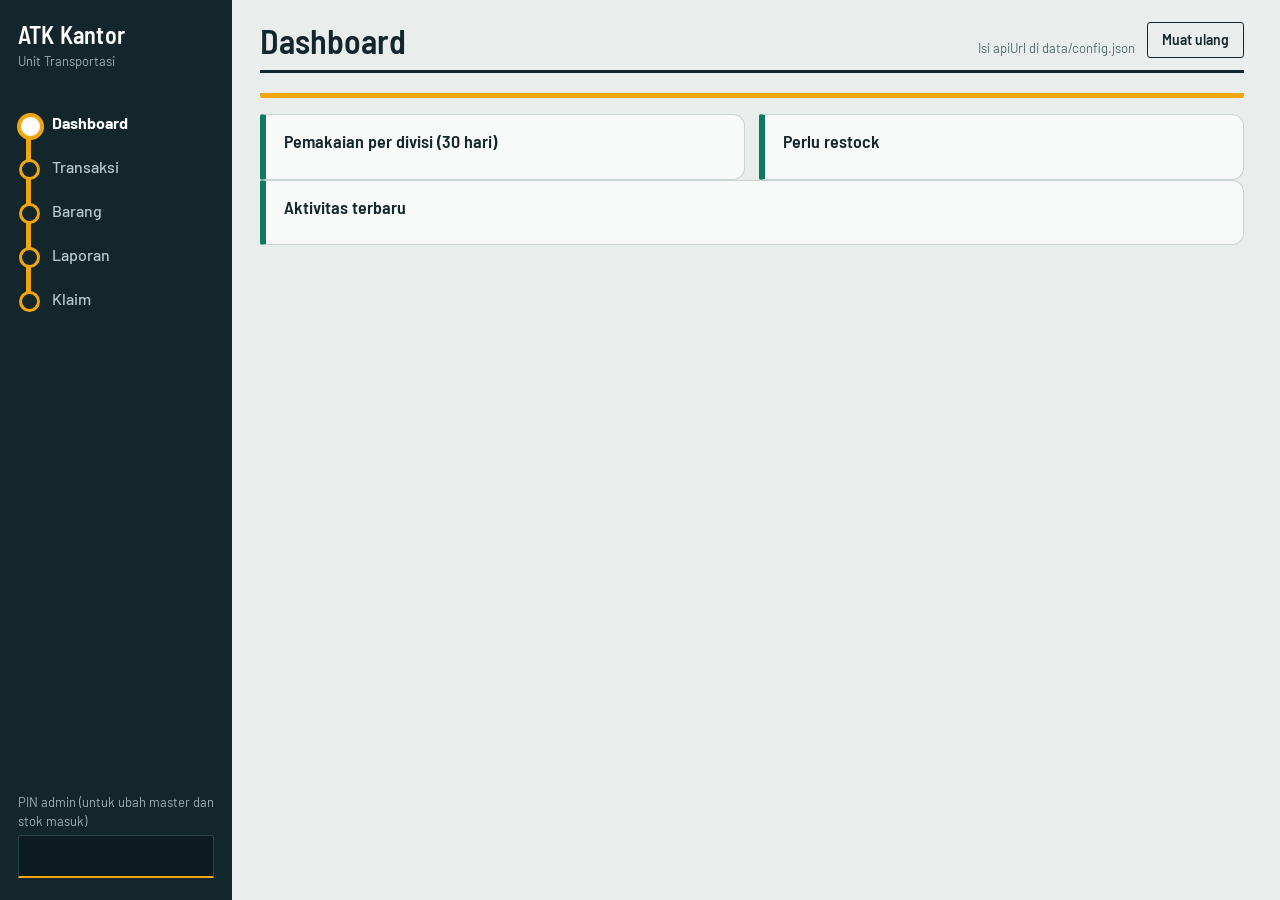
==== index.html @ 007bf224 "Add files via upload" ====
<!doctype html>
<html lang="id"><head>
<meta charset="utf-8">
<meta name="viewport" content="width=device-width, initial-scale=1, viewport-fit=cover">
<meta name="theme-color" content="#13262b">
<title>ATK Kantor</title>
<link rel="manifest" href="manifest.json">
<link rel="icon" href="icon.svg" type="image/svg+xml">
<link rel="preconnect" href="https://fonts.googleapis.com">
<link rel="preconnect" href="https://fonts.gstatic.com" crossorigin>
<link rel="stylesheet" href="https://fonts.googleapis.com/css2?family=Barlow:wght@400;500;700&family=Barlow+Semi+Condensed:wght@600&display=swap">
<link rel="stylesheet" href="css/style.css">
</head>
<body>
<div class="app">
<aside>
<div class="brand" id="brand"><b>ATK Kantor</b><span>Persediaan dan pemakaian</span></div>
<nav id="nv"><button data-v="dash" class="on">Dashboard</button><button data-v="trx">Transaksi</button><button data-v="brg">Barang</button><button data-v="lap">Laporan</button><button data-v="klm">Klaim</button></nav>
<div class="pinbox"><label>PIN admin (untuk ubah master dan stok masuk)</label><input id="pin" type="password" autocomplete="off"></div>
</aside>
<main>
<header><h1 id="ttl">Dashboard</h1><span id="st" class="mu"></span><button id="rf">Muat ulang</button></header>

<section id="v-dash">
<div class="grid g4" style="margin-bottom:12px" id="kpi"></div>
<div class="grid g2">
<div class="card"><h3>Pemakaian per divisi (30 hari)</h3><div id="dv-ch"></div></div>
<div class="card"><h3>Perlu restock</h3><div id="rs-ls"></div></div>
</div>
<div class="card"><h3>Aktivitas terbaru</h3><div class="tw" id="ak"></div></div>
</section>

<section id="v-trx" hidden>
<div class="row" style="margin-bottom:12px"><button id="m1" class="on">Pengambilan</button><button id="m2">Stok masuk</button></div>
<div id="p1" class="grid g2">
<div class="card">
<label>Nama pengambil</label><input id="nm" placeholder="Nama lengkap" autocomplete="name">
<label>Divisi</label><input id="dv" placeholder="Contoh: Unit Transportasi">
<label>Keperluan (opsional)</label><input id="kp" placeholder="Untuk apa?">
</div>
<div class="card">
<label>Kode barang</label>
<div class="row"><input id="kd" placeholder="Scan atau ketik kode, lalu Enter" autocomplete="off" style="margin:3px 0"><button id="bs">Scan</button></div>
<div id="cam" hidden><video id="vid" playsinline muted></video><button id="bx" style="width:100%;margin-top:6px">Tutup kamera</button></div>
<div id="sel"></div>
<div id="form" hidden>
<label>Jumlah</label>
<div class="row" style="margin-bottom:10px"><button id="mn">−</button><input id="qt" type="number" min="1" value="1" inputmode="numeric" style="text-align:center;margin:0"><button id="pl">+</button></div>
<button class="pri" id="go" style="width:100%;padding:11px">Catat pengambilan</button>
</div>
</div>
</div>
<div id="p2" class="card" hidden>
<label>Barang</label><select id="rs"></select>
<label>Jumlah masuk</label><input id="rj" type="number" min="1" inputmode="numeric">
<label>Supplier atau keterangan</label><input id="rk" placeholder="Contoh: Toko Maju, nota 123">
<button class="pri" id="rb">Catat stok masuk</button>
</div>
</section>

<section id="v-brg" hidden>
<div class="row" style="margin-bottom:10px"><input id="bq" placeholder="Cari nama atau kode" style="margin:0"><select id="bk" style="margin:0;width:auto"></select></div>
<div class="card tw" id="bl"></div>
<div class="grid g2">
<div class="card">
<h3>Tambah atau ubah barang</h3>
<label>Kode (sama dengan barcode)</label><input id="fk">
<label>Nama barang</label><input id="fn">
<div class="grid g2" style="gap:8px"><div><label>Kategori</label><input id="fc" list="kat" placeholder="Kertas, Alat tulis…"></div><div><label>Lokasi</label><input id="fl" placeholder="Rak A1"></div></div>
<div class="grid g3" style="gap:8px"><div><label>Satuan</label><input id="fs" list="sat" placeholder="pcs"></div><div><label>Stok</label><input id="ft" type="number" min="0"></div><div><label>Minimal</label><input id="fm" type="number" min="0"></div></div>
<label>Harga satuan (Rp)</label><input id="fh" type="number" min="0">
<button class="pri" id="sv" style="width:100%">Simpan barang</button>
</div>
<div class="card">
<h3>Impor banyak barang</h3>
<div class="mu" style="margin-bottom:6px">Satu baris satu barang: kode,nama,kategori,satuan,stok,minimal,lokasi,harga</div>
<textarea id="im" rows="6" placeholder="ATK001,Pulpen hitam,Alat tulis,pcs,50,10,Rak A1,3500"></textarea>
<label>Atau pilih file JSON (contoh: data/barang-awal.json)</label><input id="ij" type="file" accept="application/json">
<button class="pri" id="ib" style="width:100%">Impor dari teks</button>
</div>
</div>
</section>

<section id="v-lap" hidden>
<div class="card noprint"><div class="grid g4" style="gap:8px">
<div><label>Dari</label><input id="l1" type="date"></div><div><label>Sampai</label><input id="l2" type="date"></div>
<div><label>Jenis laporan</label><select id="lj"><option value="div">Pemakaian per divisi</option><option value="brg">Pemakaian per barang</option><option value="mut">Mutasi (semua transaksi)</option></select></div>
<div><label>&nbsp;</label><div class="row"><button id="ex">CSV</button><button id="pr">Cetak</button></div></div>
</div></div>
<div class="card tw" id="lr"></div>
<div class="mu">Laporan memakai 1.000 transaksi terakhir.</div>
</section>
<section id="v-klm" hidden>
<div class="card noprint"><div class="grid g3" style="gap:8px">
<div><label>Bulan</label><input id="km" type="month"></div>
<div><label>Periode</label><select id="kq"><option value="1">Periode 1 (tanggal 1–15)</option><option value="2">Periode 2 (tanggal 16–akhir bulan)</option></select></div>
<div><label>&nbsp;</label><div class="row"><button id="kb" class="pri">Buat laporan</button><button id="kc">Cetak / PDF</button></div></div>
<div><label>Mengetahui (Manajer Unit Transportasi)</label><input id="kn1" value="Wahyu Saktiaji, S.E"></div>
<div><label>Mengajukan (Staff Keuangan)</label><input id="kn2" value="Dwi Fitriyani"></div></div></div>
<div class="card noprint"><h3>Catat pembelian</h3>
<div class="grid g3" style="gap:8px"><div><label>Tanggal nota</label><input id="bt" type="date"></div>
<div><label>Jenis</label><select id="bjn"><option>ATK</option><option>Biaya lain</option></select></div>
<div><label>Status</label><select id="bst"><option value="Klaim">Diklaim ke Dishub</option><option value="Tidak diklaim">Tidak diklaim</option></select></div></div>
<label>Keterangan barang</label><input id="bn" placeholder="HVS A4 ( 1 rim ), Map File ( 12 pcs )">
<label>Jumlah (Rp)</label><input id="bj" type="number" min="0" inputmode="numeric">
<label>Foto dokumentasi (otomatis diberi stempel waktu dan lokasi)</label>
<div class="row" style="margin-bottom:8px"><button id="fc1">Ambil foto</button><button id="ff">Pilih file</button><input id="ffile" type="file" accept="image/*" hidden></div>
<div id="cw" hidden><video id="cv" playsinline muted></video><div class="row" style="margin-top:6px"><button id="cj" class="pri" style="flex:1">Jepret</button><button id="cx">Batal</button></div></div>
<div id="fph" class="row" style="flex-wrap:wrap;margin:8px 0"></div>
<button class="pri" id="bs2" style="width:100%">Simpan pembelian</button></div>
<div class="card noprint tw" id="kl2"></div>
<div id="doc" hidden></div>
</section>
</main></div>
<datalist id="kat"></datalist><datalist id="sat"></datalist>
<div id="toast"></div>

<script src="js/app.js"></script>
</body></html>
---- css/style.css ----
/* ATK Kantor — gaya papan informasi transportasi */
:root{
  --bg:#e9edec; --pn:#f8faf9; --ink:#13262b; --mu:#566a6e; --ln:#c9d3d3;
  --gr:#0d7a60; --am:#f2a60d; --rd:#c2382d; --bd:#2b4349;
  --disp:"Barlow Semi Condensed","DIN Alternate","Bahnschrift","Arial Narrow",system-ui,sans-serif;
  --txt:"Barlow","Segoe UI",system-ui,-apple-system,sans-serif;
  color-scheme:light;
}
*{box-sizing:border-box}
html{scroll-padding-top:env(safe-area-inset-top,0px)}
body{margin:0;background:var(--bg);color:var(--ink);font:15px/1.5 var(--txt);font-variant-numeric:tabular-nums}
:focus-visible{outline:2px solid var(--am);outline-offset:2px}

/* Kerangka */
.app{display:grid;grid-template-columns:232px 1fr;min-height:100vh}
aside{background:var(--ink);color:#d5e0e1;padding:calc(22px + env(safe-area-inset-top,0px)) 18px 22px;display:flex;flex-direction:column;gap:30px}
.brand b{display:block;font:600 24px/1.05 var(--disp);color:#fff;letter-spacing:.2px}
.brand span{display:block;margin-top:5px;font-size:13px;color:#9db1b4}
main{padding:calc(22px + env(safe-area-inset-top,0px)) 28px 40px;max-width:1040px;width:100%}
header{display:flex;align-items:flex-end;gap:12px;margin-bottom:20px;padding-bottom:12px;border-bottom:3px solid var(--ink)}
h1{flex:1;margin:0;font:600 34px/1 var(--disp)}
h3{margin:0 0 10px;font:600 18px/1.2 var(--disp)}
#st{font-size:13px;color:var(--mu)}

/* Navigasi: jalur rute */
#nv{position:relative;display:flex;flex-direction:column;gap:2px;padding-left:30px}
#nv::before{content:"";position:absolute;left:8px;top:18px;bottom:18px;width:5px;background:var(--am);border-radius:3px}
#nv button{position:relative;background:none;border:0;color:#b9c8ca;text-align:left;font:500 16px/1 var(--txt);padding:13px 4px;cursor:pointer;border-radius:0}
#nv button::before{content:"";position:absolute;left:-29px;top:50%;width:15px;height:15px;margin-top:-7.5px;border-radius:50%;background:var(--ink);border:3.5px solid var(--am)}
#nv button.on{color:#fff;font-weight:700}
#nv button.on::before{background:#fff;width:19px;height:19px;margin-top:-9.5px;left:-31px;border-width:4px}
.pinbox{margin-top:auto}
.pinbox label{color:#9db1b4}

/* Formulir */
label{display:block;font-size:13px;color:var(--mu);margin-top:2px}
input,select,textarea{width:100%;font:inherit;color:var(--ink);background:#fff;border:1px solid var(--ln);border-bottom:2px solid var(--ink);border-radius:3px 3px 0 0;padding:9px 10px;margin:3px 0 12px}
input:focus,select:focus,textarea:focus{border-bottom-color:var(--gr);outline:0;background:#fcfffd}
aside input{background:#0c1b1f;border-color:var(--bd);border-bottom-color:var(--am);color:#fff;margin-bottom:0}
button{font:600 14px/1 var(--txt);color:var(--ink);background:transparent;border:1.5px solid var(--ink);border-radius:3px;padding:10px 14px;cursor:pointer}
button:hover{background:var(--ink);color:#fff}
button.pri{background:var(--am);border-color:var(--am);color:var(--ink);font-weight:700}
button.pri:hover{background:var(--ink);border-color:var(--ink);color:var(--am)}
button.on{background:var(--ink);color:#fff}
button:disabled{opacity:.5;cursor:default}
#nv button:hover{background:none;color:#fff}

/* Panel: pelat rambu dengan pita jalur di kiri */
.card{background:var(--pn);border:1px solid var(--ln);border-left:6px solid var(--gr);border-radius:2px 12px 12px 2px;padding:16px 18px;margin-bottom:14px}
.grid{display:grid;gap:14px}.g2{grid-template-columns:1fr 1fr}.g3{grid-template-columns:repeat(3,1fr)}.g4{grid-template-columns:repeat(4,1fr)}
.grid>.card{margin-bottom:0}
.row{display:flex;gap:8px;align-items:center}.sp{justify-content:space-between}
.row>input,.row>select{margin:3px 0}
.mu{color:var(--mu);font-size:13px}.b{font-weight:700}

/* Papan informasi: satu-satunya blok gelap di halaman */
#kpi{display:grid;grid-template-columns:repeat(4,1fr);gap:0;background:var(--ink);border-radius:3px;margin-bottom:16px!important;border-bottom:5px solid var(--am)}
#kpi .card{background:none;border:0;border-left:1px solid var(--bd);border-radius:0;margin:0!important;padding:16px 18px}
#kpi .card:first-child{border-left:0}
.kpi .n{font:600 38px/1 var(--disp);color:var(--am)}
.kpi .l{margin-top:6px;font-size:13px;color:#b6c6c9}
#sel .kpi .n{font-size:30px;color:var(--ink)}

/* Tabel */
.tw{overflow-x:auto}
table{width:100%;border-collapse:collapse;font-size:14px}
th{text-align:left;font-weight:700;font-size:13px;color:var(--ink);padding:8px 8px;border-bottom:2px solid var(--ink);white-space:nowrap}
td{padding:9px 8px;border-bottom:1px solid var(--ln);white-space:nowrap}
tbody tr:hover td{background:#eef4f2}
td.n,th.n{text-align:right}
td button{padding:6px 9px;font-size:13px}

/* Lencana status */
.tag{display:inline-block;font:700 12px/1 var(--txt);padding:4px 7px;border-radius:4px;background:var(--ink);color:#fff}
.tag.o{background:var(--gr)}.tag.w{background:var(--am);color:var(--ink)}.tag.r{background:var(--rd)}
.bar{height:10px;background:var(--gr);border-radius:0 5px 5px 0;min-width:3px}

video{display:block;width:100%;max-height:250px;background:#000;border-radius:3px}
#toast{position:fixed;left:50%;transform:translateX(-50%);bottom:calc(86px + env(safe-area-inset-bottom,0px));width:calc(100% - 28px);max-width:460px;background:var(--ink);color:#fff;border-left:6px solid var(--am);padding:12px 16px;border-radius:2px;display:none;z-index:9;font-weight:500}
[hidden]{display:none!important}

/* Dokumen laporan (kertas putih) */
#doc{background:#fff;color:#000;padding:26px;font-family:"Times New Roman",Times,serif;font-size:13px;border:1px solid var(--ln)}
#doc table{border:1px solid #000}
#doc th,#doc td{border:1px solid #000;color:#000;white-space:normal;padding:5px 6px;font-size:13px;background:none}
#doc tbody tr:hover td{background:none}
#doc h2{text-align:center;margin:0;font:700 15px/1.35 "Times New Roman",serif}
#doc .sg td{border:0;text-align:center}
#doc .ph{display:inline-block;width:48%;vertical-align:top;margin:0 1% 10px;font-size:11px}
#doc .ph img{width:100%;border:1px solid #000;min-height:80px}
.pg{page-break-before:always}

@media(max-width:820px){
  .app{display:block}
  aside{position:fixed;z-index:5;left:0;right:0;bottom:0;padding:8px 8px calc(8px + env(safe-area-inset-bottom,0px));flex-direction:row;gap:0}
  .brand,.pinbox{display:none}
  #nv{flex:1;flex-direction:row;padding:20px 0 0}
  #nv::before{left:10%;right:10%;top:8px;bottom:auto;width:auto;height:5px}
  #nv button{flex:1;text-align:center;font-size:13px;padding:10px 2px}
  #nv button::before,#nv button.on::before{left:50%;top:-12px;margin:0 0 0 -8px;transform:none}
  #nv button.on::before{margin-left:-10px;top:-13px}
  main{padding:calc(16px + env(safe-area-inset-top,0px)) 14px 100px}
  h1{font-size:28px}
  .g2,.g3{grid-template-columns:1fr}
  #kpi{grid-template-columns:1fr 1fr}
  #kpi .card:nth-child(3){border-left:0}
  #kpi .card:nth-child(n+3){border-top:1px solid var(--bd)}
}
@media print{
  aside,header,.noprint{display:none!important}
  .app{display:block}body{background:#fff}main{padding:0;max-width:none}
  #doc{padding:0;border:0}
}
@media(prefers-reduced-motion:reduce){*{transition:none!important;animation:none!important}}
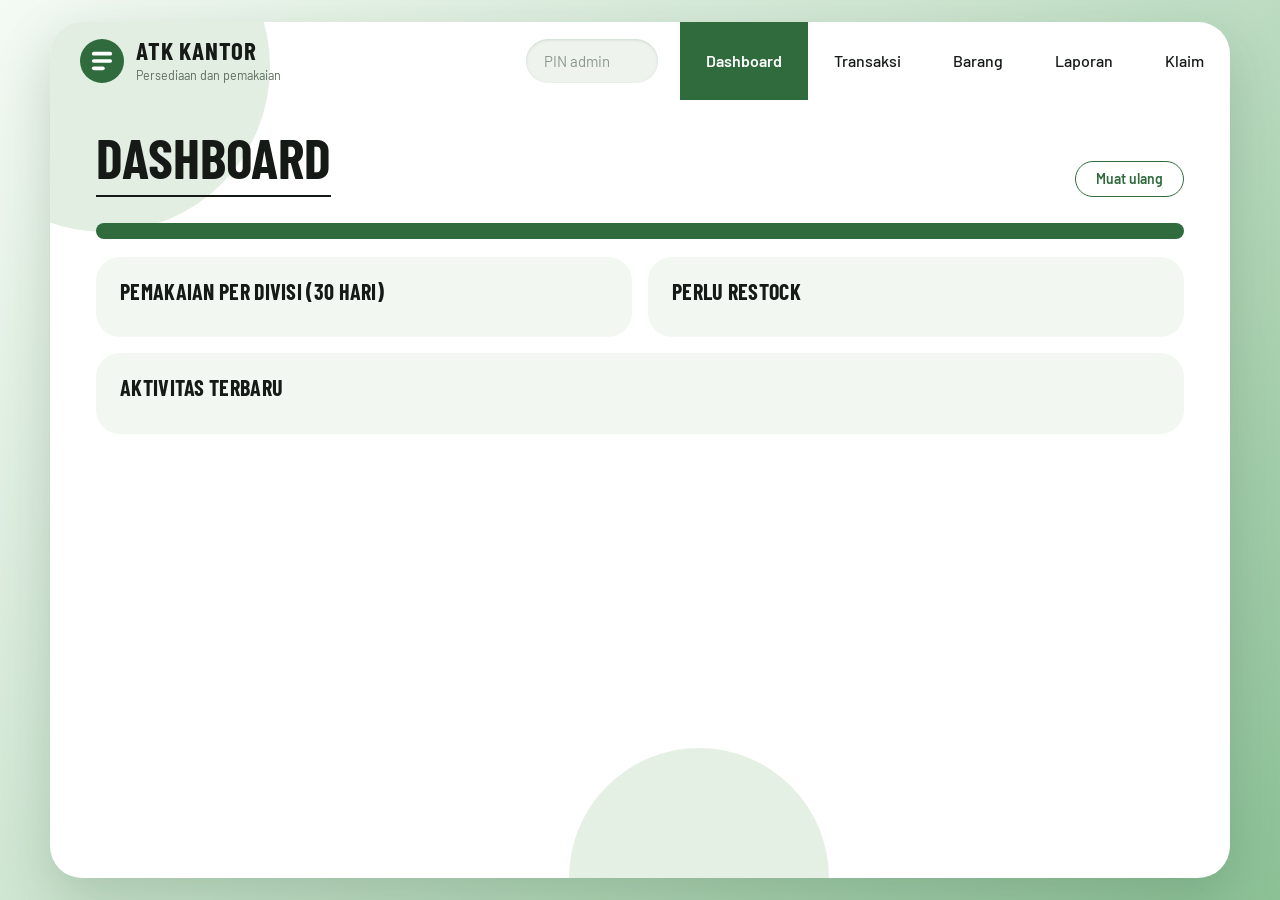
==== commit 7722ee9d: "Update index.html" ====
--- a/index.html
+++ b/index.html
@@ -2,24 +2,24 @@
 <html lang="id"><head>
 <meta charset="utf-8">
 <meta name="viewport" content="width=device-width, initial-scale=1, viewport-fit=cover">
-<meta name="theme-color" content="#13262b">
+<meta name="theme-color" content="#2f6b3d">
 <title>ATK Kantor</title>
 <link rel="manifest" href="manifest.json">
 <link rel="icon" href="icon.svg" type="image/svg+xml">
 <link rel="preconnect" href="https://fonts.googleapis.com">
 <link rel="preconnect" href="https://fonts.gstatic.com" crossorigin>
-<link rel="stylesheet" href="https://fonts.googleapis.com/css2?family=Barlow:wght@400;500;700&family=Barlow+Semi+Condensed:wght@600&display=swap">
+<link rel="stylesheet" href="https://fonts.googleapis.com/css2?family=Barlow:wght@400;500;600;700&family=Barlow+Condensed:ital,wght@0,700;1,300&display=swap">
 <link rel="stylesheet" href="css/style.css">
 </head>
 <body>
 <div class="app">
 <aside>
-<div class="brand" id="brand"><b>ATK Kantor</b><span>Persediaan dan pemakaian</span></div>
+<div class="brand"><svg class="logo" viewBox="0 0 48 48" aria-hidden="true"><circle cx="24" cy="24" r="24" fill="#2f6b3d"/><rect x="13" y="14" width="22" height="4" rx="2" fill="#fff"/><rect x="13" y="22" width="22" height="4" rx="2" fill="#fff"/><rect x="13" y="30" width="14" height="4" rx="2" fill="#fff"/></svg><div id="brand"><b>ATK Kantor</b><span>Persediaan dan pemakaian</span></div></div>
 <nav id="nv"><button data-v="dash" class="on">Dashboard</button><button data-v="trx">Transaksi</button><button data-v="brg">Barang</button><button data-v="lap">Laporan</button><button data-v="klm">Klaim</button></nav>
-<div class="pinbox"><label>PIN admin (untuk ubah master dan stok masuk)</label><input id="pin" type="password" autocomplete="off"></div>
+<div class="pinbox"><label>PIN admin (untuk ubah master dan stok masuk)</label><input id="pin" type="password" autocomplete="off" placeholder="PIN admin"></div>
 </aside>
 <main>
-<header><h1 id="ttl">Dashboard</h1><span id="st" class="mu"></span><button id="rf">Muat ulang</button></header>
+<header><h1 id="ttl"><b>Dashboard</b></h1><span id="st" class="mu"></span><button id="rf">Muat ulang</button></header>
 
 <section id="v-dash">
 <div class="grid g4" style="margin-bottom:12px" id="kpi"></div>
@@ -50,11 +50,23 @@
 </div>
 </div>
 </div>
-<div id="p2" class="card" hidden>
-<label>Barang</label><select id="rs"></select>
-<label>Jumlah masuk</label><input id="rj" type="number" min="1" inputmode="numeric">
-<label>Supplier atau keterangan</label><input id="rk" placeholder="Contoh: Toko Maju, nota 123">
-<button class="pri" id="rb">Catat stok masuk</button>
+<div id="p2" class="grid g2" hidden>
+<div class="card">
+<label>Tanggal nota</label><input id="nt" type="date">
+<label>Toko atau supplier</label><input id="ntk" placeholder="Nama toko">
+<label>Foto dokumentasi (otomatis diberi stempel waktu dan lokasi)</label>
+<div class="row" style="margin-bottom:8px"><button id="fc1">Ambil foto</button><button id="ff">Pilih file</button><input id="ffile" type="file" accept="image/*" hidden></div>
+<div id="cw" hidden><video id="cv" playsinline muted></video><div class="row" style="margin-top:6px"><button id="cj" class="pri" style="flex:1">Jepret</button><button id="cx">Batal</button></div></div>
+<div id="fph" class="row" style="flex-wrap:wrap;margin:8px 0"></div>
+</div>
+<div class="card">
+<h3>Barang yang dibeli</h3>
+<div class="mu" style="margin-bottom:8px">Barang harus sudah ada di menu Barang. Setelah disimpan, stok bertambah dan barisnya masuk ke menu Klaim untuk dikonfirmasi.</div>
+<div id="nl"></div>
+<div class="row" style="margin-bottom:12px"><button id="na">Tambah barang</button><button id="nx">Tambah biaya lain</button></div>
+<div class="b" id="nsum" style="margin-bottom:10px"></div>
+<button class="pri" id="nsv" style="width:100%">Simpan nota dan tambah stok</button>
+</div>
 </div>
 </section>
 
@@ -97,17 +109,6 @@
 <div><label>&nbsp;</label><div class="row"><button id="kb" class="pri">Buat laporan</button><button id="kc">Cetak / PDF</button></div></div>
 <div><label>Mengetahui (Manajer Unit Transportasi)</label><input id="kn1" value="Wahyu Saktiaji, S.E"></div>
 <div><label>Mengajukan (Staff Keuangan)</label><input id="kn2" value="Dwi Fitriyani"></div></div></div>
-<div class="card noprint"><h3>Catat pembelian</h3>
-<div class="grid g3" style="gap:8px"><div><label>Tanggal nota</label><input id="bt" type="date"></div>
-<div><label>Jenis</label><select id="bjn"><option>ATK</option><option>Biaya lain</option></select></div>
-<div><label>Status</label><select id="bst"><option value="Klaim">Diklaim ke Dishub</option><option value="Tidak diklaim">Tidak diklaim</option></select></div></div>
-<label>Keterangan barang</label><input id="bn" placeholder="HVS A4 ( 1 rim ), Map File ( 12 pcs )">
-<label>Jumlah (Rp)</label><input id="bj" type="number" min="0" inputmode="numeric">
-<label>Foto dokumentasi (otomatis diberi stempel waktu dan lokasi)</label>
-<div class="row" style="margin-bottom:8px"><button id="fc1">Ambil foto</button><button id="ff">Pilih file</button><input id="ffile" type="file" accept="image/*" hidden></div>
-<div id="cw" hidden><video id="cv" playsinline muted></video><div class="row" style="margin-top:6px"><button id="cj" class="pri" style="flex:1">Jepret</button><button id="cx">Batal</button></div></div>
-<div id="fph" class="row" style="flex-wrap:wrap;margin:8px 0"></div>
-<button class="pri" id="bs2" style="width:100%">Simpan pembelian</button></div>
 <div class="card noprint tw" id="kl2"></div>
 <div id="doc" hidden></div>
 </section>
--- a/css/style.css
+++ b/css/style.css
@@ -1,114 +1,135 @@
-/* ATK Kantor — gaya papan informasi transportasi */
+/* ATK Kantor — tema hijau matcha: kartu putih membulat di atas gradasi mint */
 :root{
-  --bg:#e9edec; --pn:#f8faf9; --ink:#13262b; --mu:#566a6e; --ln:#c9d3d3;
-  --gr:#0d7a60; --am:#f2a60d; --rd:#c2382d; --bd:#2b4349;
-  --disp:"Barlow Semi Condensed","DIN Alternate","Bahnschrift","Arial Narrow",system-ui,sans-serif;
+  --bg1:#f4faf4; --bg2:#cfe6d2; --bg3:#8cc196;
+  --pn:#f2f7f2; --mint:#e1eee1; --ink:#161a17; --mu:#5d6a5f; --ln:#dce6dc;
+  --gr:#2f6b3d; --gr2:#4f8d58; --grd:#25562f; --am:#f7e2ad; --rd:#f4c9c3;
+  --disp:"Barlow Condensed","Barlow Semi Condensed","Arial Narrow",system-ui,sans-serif;
   --txt:"Barlow","Segoe UI",system-ui,-apple-system,sans-serif;
   color-scheme:light;
 }
 *{box-sizing:border-box}
 html{scroll-padding-top:env(safe-area-inset-top,0px)}
-body{margin:0;background:var(--bg);color:var(--ink);font:15px/1.5 var(--txt);font-variant-numeric:tabular-nums}
-:focus-visible{outline:2px solid var(--am);outline-offset:2px}
+body{margin:0;padding:calc(22px + env(safe-area-inset-top,0px)) 22px 22px;min-height:100vh;color:var(--ink);font:15px/1.5 var(--txt);font-variant-numeric:tabular-nums;background:linear-gradient(135deg,var(--bg1) 0%,var(--bg2) 42%,var(--bg3) 100%) fixed}
+:focus-visible{outline:2px solid var(--gr2);outline-offset:2px}
 
-/* Kerangka */
-.app{display:grid;grid-template-columns:232px 1fr;min-height:100vh}
-aside{background:var(--ink);color:#d5e0e1;padding:calc(22px + env(safe-area-inset-top,0px)) 18px 22px;display:flex;flex-direction:column;gap:30px}
-.brand b{display:block;font:600 24px/1.05 var(--disp);color:#fff;letter-spacing:.2px}
-.brand span{display:block;margin-top:5px;font-size:13px;color:#9db1b4}
-main{padding:calc(22px + env(safe-area-inset-top,0px)) 28px 40px;max-width:1040px;width:100%}
-header{display:flex;align-items:flex-end;gap:12px;margin-bottom:20px;padding-bottom:12px;border-bottom:3px solid var(--ink)}
-h1{flex:1;margin:0;font:600 34px/1 var(--disp)}
-h3{margin:0 0 10px;font:600 18px/1.2 var(--disp)}
-#st{font-size:13px;color:var(--mu)}
+/* Kartu utama */
+.app{position:relative;display:flex;flex-direction:column;max-width:1180px;min-height:calc(100vh - 44px);margin:0 auto;background:#fff;border-radius:32px;overflow:hidden;box-shadow:0 20px 55px rgba(28,72,40,.2)}
+.app::before{content:"";position:absolute;left:-110px;top:-120px;width:330px;height:330px;border-radius:50%;background:var(--mint)}
+.app::after{content:"";position:absolute;left:44%;bottom:-130px;width:260px;height:260px;border-radius:50%;background:var(--mint);opacity:.85}
+aside,main{position:relative;z-index:1}
+aside{z-index:2}
 
-/* Navigasi: jalur rute */
-#nv{position:relative;display:flex;flex-direction:column;gap:2px;padding-left:30px}
-#nv::before{content:"";position:absolute;left:8px;top:18px;bottom:18px;width:5px;background:var(--am);border-radius:3px}
-#nv button{position:relative;background:none;border:0;color:#b9c8ca;text-align:left;font:500 16px/1 var(--txt);padding:13px 4px;cursor:pointer;border-radius:0}
-#nv button::before{content:"";position:absolute;left:-29px;top:50%;width:15px;height:15px;margin-top:-7.5px;border-radius:50%;background:var(--ink);border:3.5px solid var(--am)}
-#nv button.on{color:#fff;font-weight:700}
-#nv button.on::before{background:#fff;width:19px;height:19px;margin-top:-9.5px;left:-31px;border-width:4px}
-.pinbox{margin-top:auto}
-.pinbox label{color:#9db1b4}
+/* Bilah atas */
+aside{display:flex;align-items:stretch;min-height:78px;padding-left:30px}
+.brand{order:1;display:flex;align-items:center;gap:12px}
+.logo{width:44px;height:44px;flex:none}
+.brand b{display:block;font:700 25px/1 var(--disp);letter-spacing:.8px;text-transform:uppercase}
+.brand span{display:block;margin-top:3px;font-size:12.5px;color:var(--mu)}
+.pinbox{order:2;margin:auto 22px auto auto;width:132px}
+.pinbox label{position:absolute;width:1px;height:1px;overflow:hidden;clip:rect(0,0,0,0)}
+.pinbox input{margin:0}
+#nv{order:3;display:flex;align-items:stretch}
+#nv button{background:none;border:0;border-radius:0;color:var(--ink);font:500 16px/1 var(--txt);letter-spacing:0;text-transform:none;padding:0 26px;cursor:pointer}
+#nv button:hover{background:var(--mint);color:var(--gr)}
+#nv button.on{background:var(--gr);color:#fff;font-weight:600}
 
-/* Formulir */
-label{display:block;font-size:13px;color:var(--mu);margin-top:2px}
-input,select,textarea{width:100%;font:inherit;color:var(--ink);background:#fff;border:1px solid var(--ln);border-bottom:2px solid var(--ink);border-radius:3px 3px 0 0;padding:9px 10px;margin:3px 0 12px}
-input:focus,select:focus,textarea:focus{border-bottom-color:var(--gr);outline:0;background:#fcfffd}
-aside input{background:#0c1b1f;border-color:var(--bd);border-bottom-color:var(--am);color:#fff;margin-bottom:0}
-button{font:600 14px/1 var(--txt);color:var(--ink);background:transparent;border:1.5px solid var(--ink);border-radius:3px;padding:10px 14px;cursor:pointer}
-button:hover{background:var(--ink);color:#fff}
-button.pri{background:var(--am);border-color:var(--am);color:var(--ink);font-weight:700}
-button.pri:hover{background:var(--ink);border-color:var(--ink);color:var(--am)}
-button.on{background:var(--ink);color:#fff}
+/* Judul halaman */
+main{flex:1;padding:30px 46px 70px;max-width:none;width:100%}
+header{display:flex;align-items:flex-end;gap:14px;margin-bottom:26px}
+h1{margin:0;font:300 italic 56px/.95 var(--disp);text-transform:uppercase}
+h1 b{font-weight:700;font-style:normal}
+h1::after{content:"";display:block;height:2px;margin-top:12px;background:var(--ink)}
+header #st{margin-left:auto;font-size:13px;color:var(--mu);padding-bottom:4px}
+header #rf{margin-bottom:0}
+h3{margin:0 0 12px;font:700 22px/1.1 var(--disp);letter-spacing:.3px;text-transform:uppercase}
+
+/* Formulir: bidang berbentuk pil seperti kolom cari */
+label{display:block;margin:2px 4px 0;font-size:13px;color:var(--mu)}
+input,select,textarea{width:100%;font:inherit;color:var(--ink);background:#eef3ee;border:0;border-radius:999px;padding:11px 18px;margin:4px 0 12px;box-shadow:inset 0 1px 3px rgba(20,70,30,.15)}
+textarea{border-radius:20px}
+input:focus,select:focus,textarea:focus{outline:0;box-shadow:inset 0 1px 3px rgba(20,70,30,.15),0 0 0 2px var(--gr2)}
+input::placeholder,textarea::placeholder{color:#8a978c}
+input[type=file]{border-radius:999px;padding:8px 14px}
+
+/* Tombol */
+button{font:600 14px/1 var(--txt);color:var(--gr);background:#fff;border:1.5px solid var(--gr);border-radius:999px;padding:10px 20px;cursor:pointer;transition:background .15s,color .15s}
+button:hover{background:var(--mint)}
+button.pri{background:var(--gr);border-color:var(--gr);color:#fff;font-weight:700;text-transform:uppercase;letter-spacing:1.6px;padding:14px 28px}
+button.pri:hover{background:var(--grd);border-color:var(--grd)}
+button.on{background:var(--gr);color:#fff}
 button:disabled{opacity:.5;cursor:default}
-#nv button:hover{background:none;color:#fff}
+td button{padding:7px 13px;font-size:13px}
 
-/* Panel: pelat rambu dengan pita jalur di kiri */
-.card{background:var(--pn);border:1px solid var(--ln);border-left:6px solid var(--gr);border-radius:2px 12px 12px 2px;padding:16px 18px;margin-bottom:14px}
-.grid{display:grid;gap:14px}.g2{grid-template-columns:1fr 1fr}.g3{grid-template-columns:repeat(3,1fr)}.g4{grid-template-columns:repeat(4,1fr)}
+/* Panel */
+.card{background:var(--pn);border-radius:24px;padding:22px 24px;margin-bottom:16px}
+.grid{display:grid;gap:16px}.g2{grid-template-columns:1fr 1fr}.g3{grid-template-columns:repeat(3,1fr)}.g4{grid-template-columns:repeat(4,1fr)}
 .grid>.card{margin-bottom:0}
-.row{display:flex;gap:8px;align-items:center}.sp{justify-content:space-between}
-.row>input,.row>select{margin:3px 0}
+main>section>.grid{margin-bottom:16px}
+.row{display:flex;gap:10px;align-items:center}.sp{justify-content:space-between}
+.row>input,.row>select{margin:4px 0}
 .mu{color:var(--mu);font-size:13px}.b{font-weight:700}
 
-/* Papan informasi: satu-satunya blok gelap di halaman */
-#kpi{display:grid;grid-template-columns:repeat(4,1fr);gap:0;background:var(--ink);border-radius:3px;margin-bottom:16px!important;border-bottom:5px solid var(--am)}
-#kpi .card{background:none;border:0;border-left:1px solid var(--bd);border-radius:0;margin:0!important;padding:16px 18px}
+/* Papan angka: panel hijau tua seperti sisi kanan referensi */
+#kpi{display:grid;grid-template-columns:repeat(4,1fr);gap:0;background:var(--gr);border-radius:26px;padding:8px 0;margin-bottom:18px!important;color:#fff}
+#kpi .card{background:none;border-radius:0;border-left:1px solid rgba(255,255,255,.2);margin:0!important;padding:16px 24px}
 #kpi .card:first-child{border-left:0}
-.kpi .n{font:600 38px/1 var(--disp);color:var(--am)}
-.kpi .l{margin-top:6px;font-size:13px;color:#b6c6c9}
-#sel .kpi .n{font-size:30px;color:var(--ink)}
+.kpi .n{font:700 clamp(28px,3.1vw,42px)/1 var(--disp);letter-spacing:.3px;white-space:nowrap}
+.kpi .l{margin-top:6px;font-size:13px;color:#cfe5d2}
+#sel .kpi .n{font-size:34px;color:var(--ink)}
 
 /* Tabel */
 .tw{overflow-x:auto}
 table{width:100%;border-collapse:collapse;font-size:14px}
-th{text-align:left;font-weight:700;font-size:13px;color:var(--ink);padding:8px 8px;border-bottom:2px solid var(--ink);white-space:nowrap}
-td{padding:9px 8px;border-bottom:1px solid var(--ln);white-space:nowrap}
-tbody tr:hover td{background:#eef4f2}
+th{text-align:left;padding:8px 10px;font-weight:600;font-size:13px;color:var(--mu);border-bottom:1.5px solid #c9d8c9;white-space:nowrap}
+td{padding:10px;border-bottom:1px solid var(--ln);white-space:nowrap}
+tbody tr:hover td{background:rgba(47,107,61,.06)}
 td.n,th.n{text-align:right}
-td button{padding:6px 9px;font-size:13px}
 
-/* Lencana status */
-.tag{display:inline-block;font:700 12px/1 var(--txt);padding:4px 7px;border-radius:4px;background:var(--ink);color:#fff}
-.tag.o{background:var(--gr)}.tag.w{background:var(--am);color:var(--ink)}.tag.r{background:var(--rd)}
-.bar{height:10px;background:var(--gr);border-radius:0 5px 5px 0;min-width:3px}
+/* Lencana */
+.tag{display:inline-block;font:700 12px/1 var(--txt);padding:5px 10px;border-radius:999px;background:var(--gr);color:#fff}
+.tag.o{background:var(--gr2)}.tag.w{background:var(--am);color:#6a4700}.tag.r{background:var(--rd);color:#8a1f14}
+.bar{height:10px;background:var(--gr2);border-radius:999px;min-width:6px}
 
-video{display:block;width:100%;max-height:250px;background:#000;border-radius:3px}
-#toast{position:fixed;left:50%;transform:translateX(-50%);bottom:calc(86px + env(safe-area-inset-bottom,0px));width:calc(100% - 28px);max-width:460px;background:var(--ink);color:#fff;border-left:6px solid var(--am);padding:12px 16px;border-radius:2px;display:none;z-index:9;font-weight:500}
+video{display:block;width:100%;max-height:250px;background:#000;border-radius:20px}
+#toast{position:fixed;left:50%;transform:translateX(-50%);bottom:calc(92px + env(safe-area-inset-bottom,0px));width:calc(100% - 28px);max-width:460px;background:var(--grd);color:#fff;padding:13px 22px;border-radius:999px;display:none;z-index:9;text-align:center;font-weight:500;box-shadow:0 8px 24px rgba(0,0,0,.25)}
 [hidden]{display:none!important}
 
 /* Dokumen laporan (kertas putih) */
-#doc{background:#fff;color:#000;padding:26px;font-family:"Times New Roman",Times,serif;font-size:13px;border:1px solid var(--ln)}
+#doc{background:#fff;color:#000;padding:26px;font-family:"Times New Roman",Times,serif;font-size:13px;border:1px solid var(--ln);border-radius:8px}
 #doc table{border:1px solid #000}
 #doc th,#doc td{border:1px solid #000;color:#000;white-space:normal;padding:5px 6px;font-size:13px;background:none}
 #doc tbody tr:hover td{background:none}
-#doc h2{text-align:center;margin:0;font:700 15px/1.35 "Times New Roman",serif}
+#doc h2{text-align:center;margin:0;font:700 15px/1.35 "Times New Roman",serif;text-transform:none}
 #doc .sg td{border:0;text-align:center}
 #doc .ph{display:inline-block;width:48%;vertical-align:top;margin:0 1% 10px;font-size:11px}
 #doc .ph img{width:100%;border:1px solid #000;min-height:80px}
 .pg{page-break-before:always}
 
-@media(max-width:820px){
-  .app{display:block}
-  aside{position:fixed;z-index:5;left:0;right:0;bottom:0;padding:8px 8px calc(8px + env(safe-area-inset-bottom,0px));flex-direction:row;gap:0}
-  .brand,.pinbox{display:none}
-  #nv{flex:1;flex-direction:row;padding:20px 0 0}
-  #nv::before{left:10%;right:10%;top:8px;bottom:auto;width:auto;height:5px}
-  #nv button{flex:1;text-align:center;font-size:13px;padding:10px 2px}
-  #nv button::before,#nv button.on::before{left:50%;top:-12px;margin:0 0 0 -8px;transform:none}
-  #nv button.on::before{margin-left:-10px;top:-13px}
-  main{padding:calc(16px + env(safe-area-inset-top,0px)) 14px 100px}
-  h1{font-size:28px}
+@media(max-width:860px){
+  body{padding:calc(10px + env(safe-area-inset-top,0px)) 10px calc(96px + env(safe-area-inset-bottom,0px))}
+  .app{border-radius:26px;min-height:0}
+  aside{min-height:68px;padding:0 16px;align-items:center}
+  .brand b{font-size:21px}.brand span{display:none}.logo{width:38px;height:38px}
+  .pinbox{width:104px;margin-right:0}
+  #nv{position:fixed;z-index:6;left:12px;right:12px;bottom:calc(12px + env(safe-area-inset-bottom,0px));padding:6px;background:#fff;border-radius:999px;box-shadow:0 10px 30px rgba(20,60,30,.28)}
+  #nv button{flex:1;padding:12px 2px;font-size:12.5px;border-radius:999px;text-align:center}
+  main{padding:20px 18px 40px}
+  h1{font-size:38px}
   .g2,.g3{grid-template-columns:1fr}
   #kpi{grid-template-columns:1fr 1fr}
   #kpi .card:nth-child(3){border-left:0}
-  #kpi .card:nth-child(n+3){border-top:1px solid var(--bd)}
+  #kpi .card:nth-child(n+3){border-top:1px solid rgba(255,255,255,.2)}
+  .kpi .n{font-size:27px}
+  #kpi .card{padding:14px 16px}
+  header{flex-wrap:wrap;gap:10px;margin-bottom:20px}
+  h1{flex:1 0 100%}
+  header #st{margin-left:0;padding:0;flex:1}
+  #nv button{padding:12px 6px}
 }
 @media print{
+  body{background:#fff;padding:0}
+  .app{box-shadow:none;border-radius:0;min-height:0}.app::before,.app::after{display:none}
   aside,header,.noprint{display:none!important}
-  .app{display:block}body{background:#fff}main{padding:0;max-width:none}
-  #doc{padding:0;border:0}
+  main{padding:0}#doc{padding:0;border:0}
 }
-@media(prefers-reduced-motion:reduce){*{transition:none!important;animation:none!important}}
+@media(prefers-reduced-motion:reduce){*{transition:none!important}}
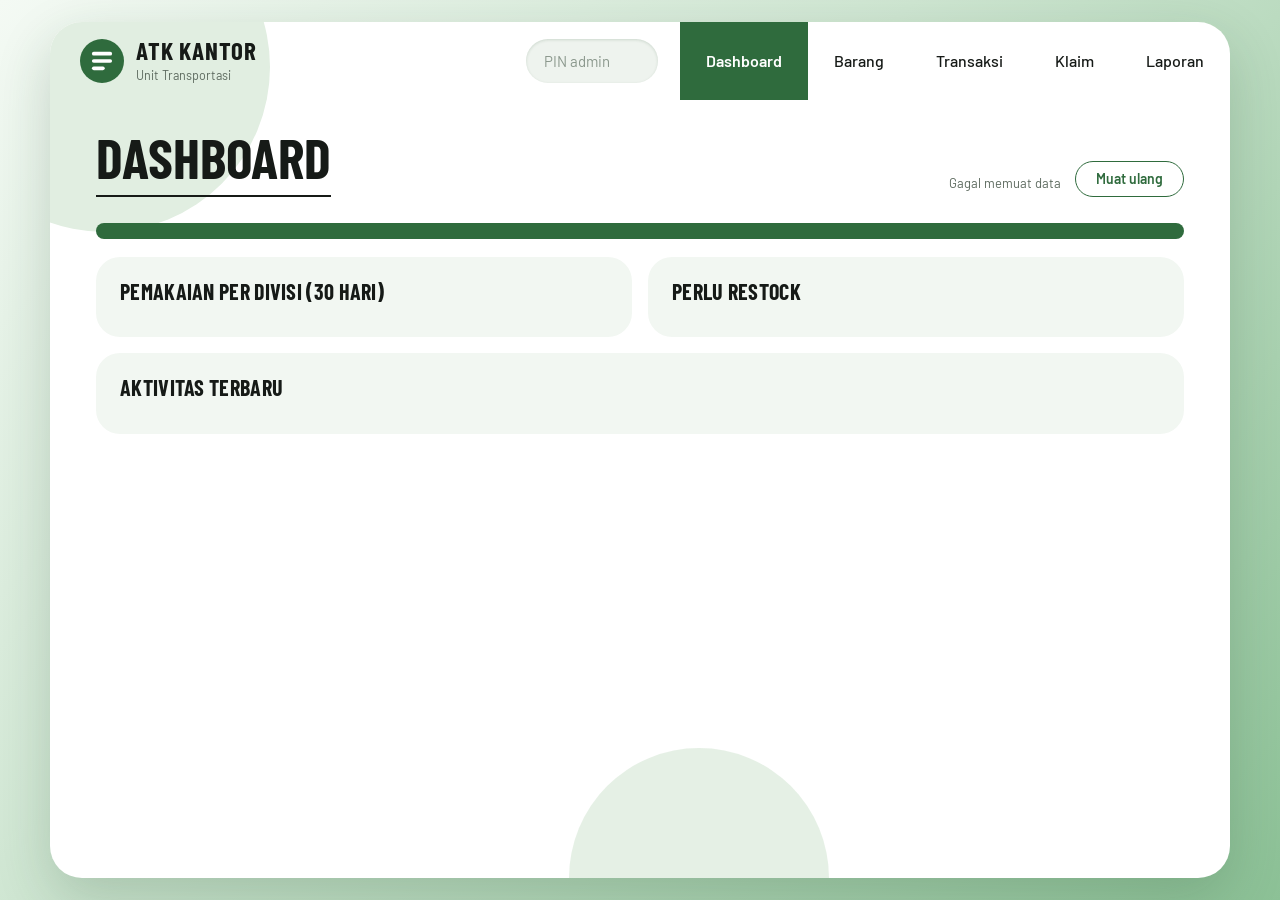
==== commit d7ac76c0: "Update index.html" ====
--- a/index.html
+++ b/index.html
@@ -15,7 +15,7 @@
 <div class="app">
 <aside>
 <div class="brand"><svg class="logo" viewBox="0 0 48 48" aria-hidden="true"><circle cx="24" cy="24" r="24" fill="#2f6b3d"/><rect x="13" y="14" width="22" height="4" rx="2" fill="#fff"/><rect x="13" y="22" width="22" height="4" rx="2" fill="#fff"/><rect x="13" y="30" width="14" height="4" rx="2" fill="#fff"/></svg><div id="brand"><b>ATK Kantor</b><span>Persediaan dan pemakaian</span></div></div>
-<nav id="nv"><button data-v="dash" class="on">Dashboard</button><button data-v="trx">Transaksi</button><button data-v="brg">Barang</button><button data-v="lap">Laporan</button><button data-v="klm">Klaim</button></nav>
+<nav id="nv"><button data-v="dash" class="on">Dashboard</button><button data-v="brg">Barang</button><button data-v="trx">Transaksi</button><button data-v="klm">Klaim</button><button data-v="lap">Laporan</button></nav>
 <div class="pinbox"><label>PIN admin (untuk ubah master dan stok masuk)</label><input id="pin" type="password" autocomplete="off" placeholder="PIN admin"></div>
 </aside>
 <main>
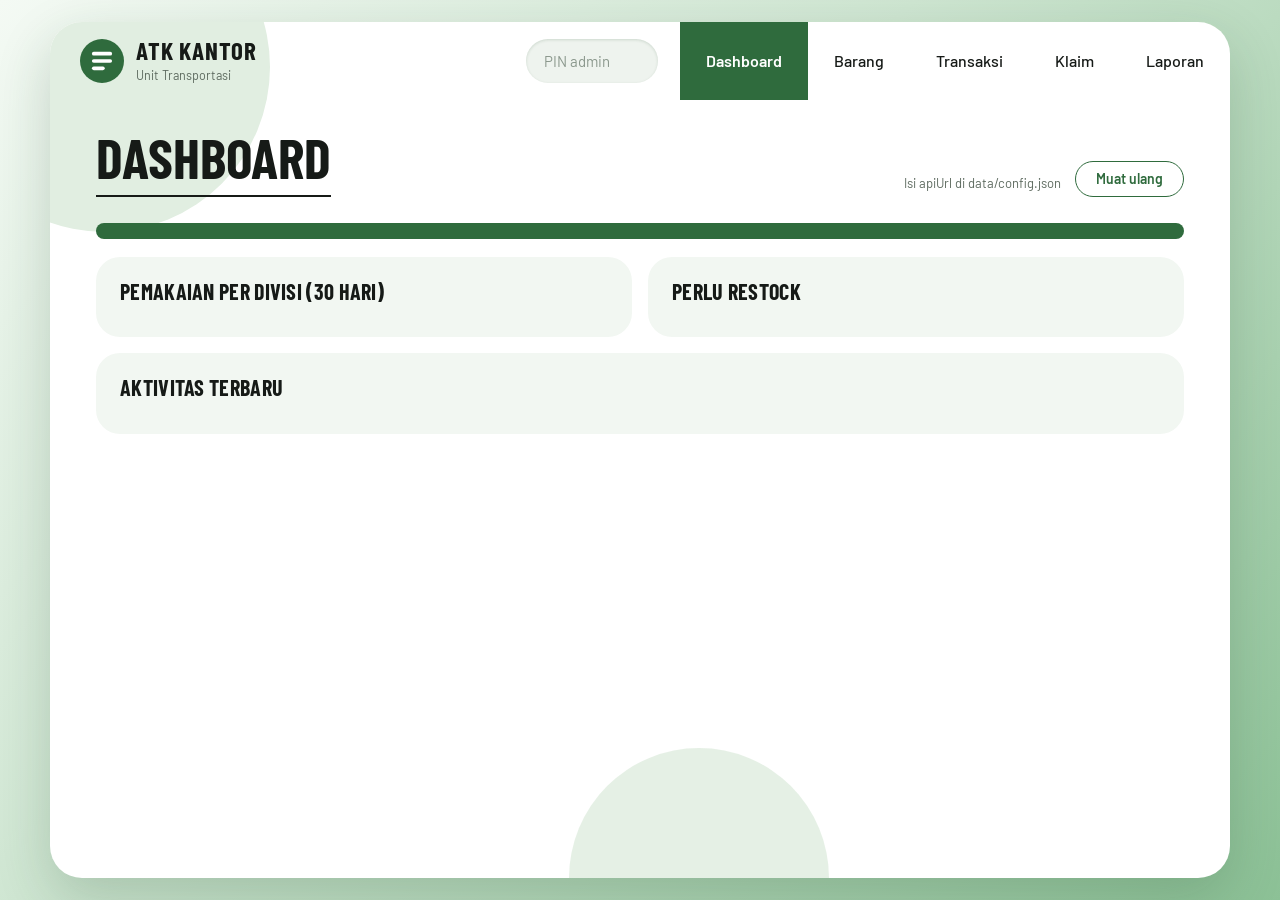
==== commit ba0919e6: "Update index.html" ====
--- a/index.html
+++ b/index.html
@@ -31,26 +31,11 @@
 </section>
 
 <section id="v-trx" hidden>
-<div class="row" style="margin-bottom:12px"><button id="m1" class="on">Pengambilan</button><button id="m2">Stok masuk</button></div>
-<div id="p1" class="grid g2">
-<div class="card">
-<label>Nama pengambil</label><input id="nm" placeholder="Nama lengkap" autocomplete="name">
-<label>Divisi</label><input id="dv" placeholder="Contoh: Unit Transportasi">
-<label>Keperluan (opsional)</label><input id="kp" placeholder="Untuk apa?">
+<div class="card row sp" style="flex-wrap:wrap">
+<div><div class="b">Form pengambilan karyawan</div><div class="mu">Bagikan tautan ini ke karyawan. Mereka hanya melihat form scan dan foto.</div></div>
+<div class="row"><button id="bo">Buka form</button><button id="cl">Salin tautan</button></div>
 </div>
-<div class="card">
-<label>Kode barang</label>
-<div class="row"><input id="kd" placeholder="Scan atau ketik kode, lalu Enter" autocomplete="off" style="margin:3px 0"><button id="bs">Scan</button></div>
-<div id="cam" hidden><video id="vid" playsinline muted></video><button id="bx" style="width:100%;margin-top:6px">Tutup kamera</button></div>
-<div id="sel"></div>
-<div id="form" hidden>
-<label>Jumlah</label>
-<div class="row" style="margin-bottom:10px"><button id="mn">−</button><input id="qt" type="number" min="1" value="1" inputmode="numeric" style="text-align:center;margin:0"><button id="pl">+</button></div>
-<button class="pri" id="go" style="width:100%;padding:11px">Catat pengambilan</button>
-</div>
-</div>
-</div>
-<div id="p2" class="grid g2" hidden>
+<div id="p2" class="grid g2">
 <div class="card">
 <label>Tanggal nota</label><input id="nt" type="date">
 <label>Toko atau supplier</label><input id="ntk" placeholder="Nama toko">
